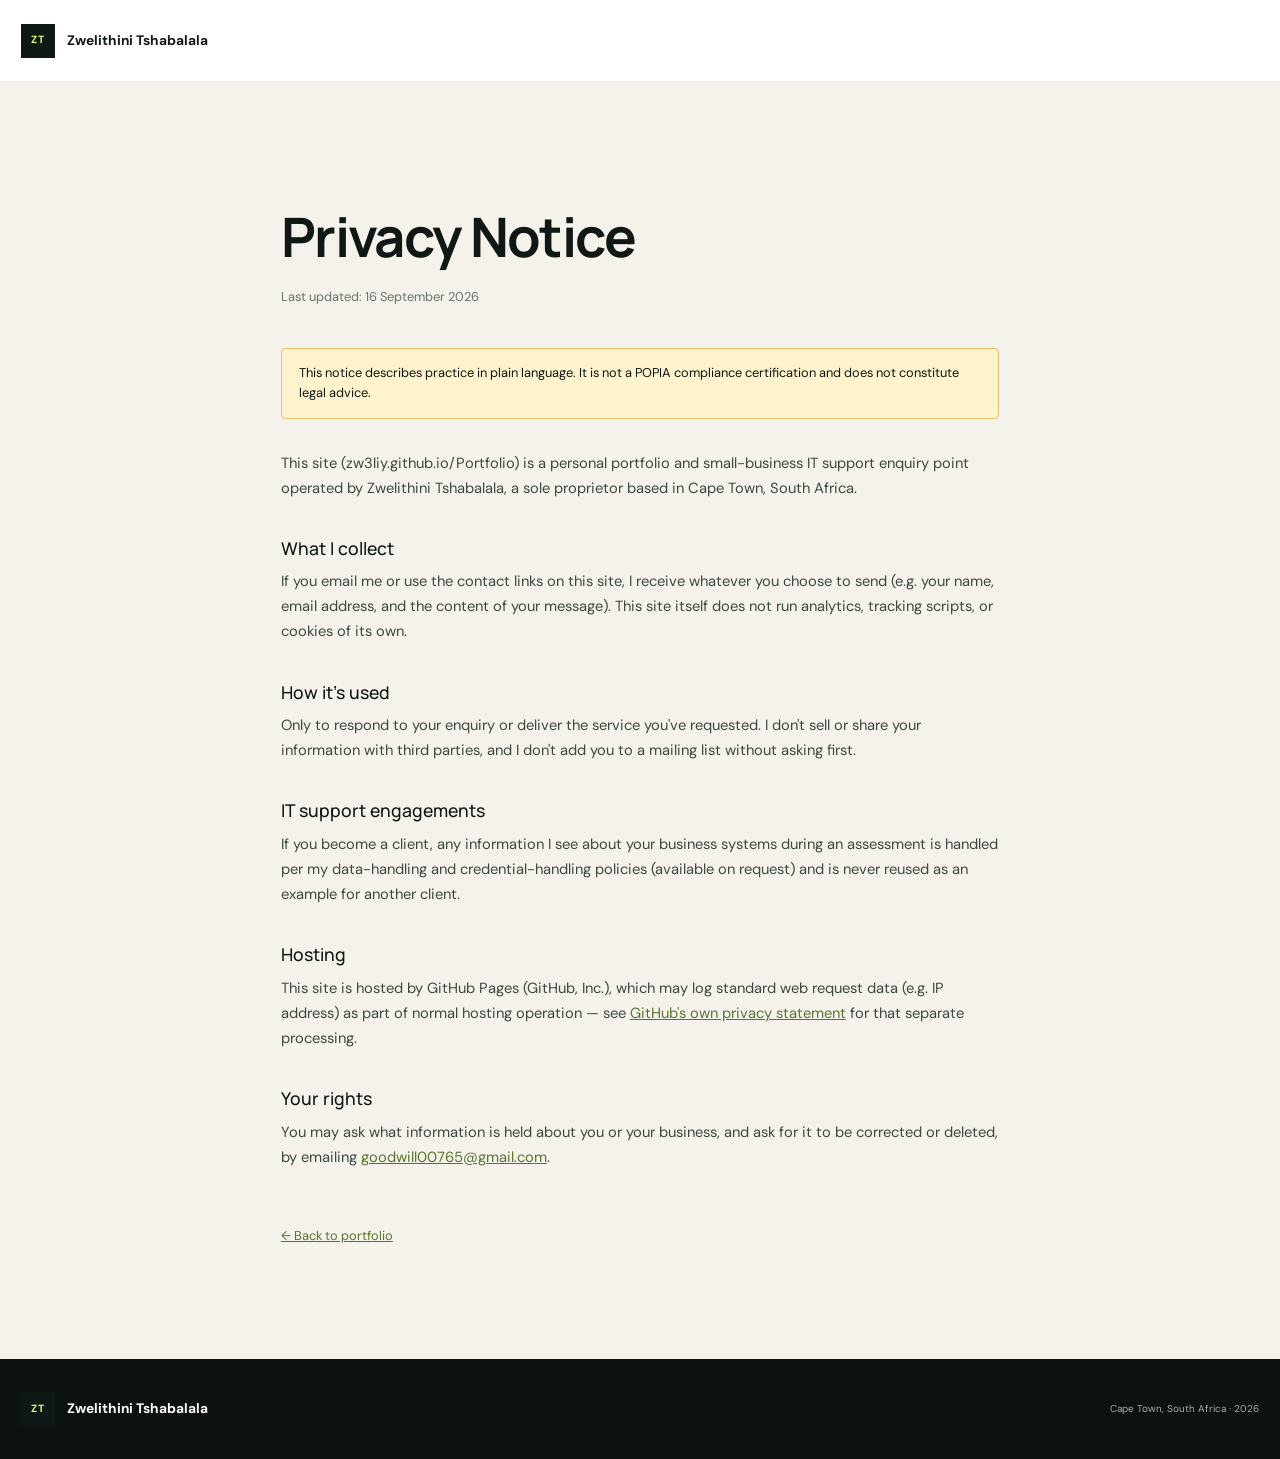
==== privacy.html @ f6685ee5 "Add client-services trust layer; remove leaked third-party PII - Remove data/profile.json, script.js" ====
<!doctype html>
<html lang="en">
<head>
  <meta charset="utf-8">
  <meta name="viewport" content="width=device-width,initial-scale=1">
  <meta name="description" content="Privacy notice for Zwelithini Tshabalala's portfolio and IT support services.">
  <meta name="theme-color" content="#101815">
  <title>Privacy Notice — Zwelithini Tshabalala</title>
  <link rel="preconnect" href="https://fonts.googleapis.com">
  <link rel="preconnect" href="https://fonts.gstatic.com" crossorigin>
  <link href="https://fonts.googleapis.com/css2?family=DM+Sans:wght@400;500;600;700&family=Manrope:wght@400;500;600&display=swap" rel="stylesheet">
  <link rel="stylesheet" href="assets/css/portfolio.css">
  <style>
    .legal{max-width:760px;margin:0 auto;padding:clamp(5rem,9vw,7rem) 1.3rem}
    .legal h1{font-family:"Manrope",sans-serif;font-size:clamp(2.4rem,5vw,3.4rem);letter-spacing:-.03em;margin:0 0 .5rem}
    .legal .updated{color:var(--muted);font-size:.8rem;margin-bottom:2.5rem}
    .legal h2{font:500 1.1rem "Manrope",sans-serif;margin:2.2rem 0 .6rem}
    .legal p{color:#3d4842;font-size:.92rem;line-height:1.7;margin:0 0 1rem}
    .legal .draft-note{background:#fff3cd;border:1px solid #e5c46b;padding:.9rem 1.1rem;font-size:.8rem;border-radius:4px;margin-bottom:2rem}
    .legal a{color:#587530}
    .legal .back{display:inline-block;margin-top:2.5rem;font-size:.8rem}
  </style>
</head>
<body>
  <header class="site-header">
    <a class="identity" href="index.html" aria-label="Zwelithini Tshabalala home">
      <span class="identity__mark">ZT</span><span>Zwelithini Tshabalala</span>
    </a>
  </header>

  <main class="legal">
    <h1>Privacy Notice</h1>
    <p class="updated">Last updated: 16 September 2026</p>

    <div class="draft-note">This notice describes practice in plain language. It is not a POPIA compliance certification and does not constitute legal advice.</div>

    <p>This site (zw3liy.github.io/Portfolio) is a personal portfolio and small-business IT support enquiry point operated by Zwelithini Tshabalala, a sole proprietor based in Cape Town, South Africa.</p>

    <h2>What I collect</h2>
    <p>If you email me or use the contact links on this site, I receive whatever you choose to send (e.g. your name, email address, and the content of your message). This site itself does not run analytics, tracking scripts, or cookies of its own.</p>

    <h2>How it's used</h2>
    <p>Only to respond to your enquiry or deliver the service you've requested. I don't sell or share your information with third parties, and I don't add you to a mailing list without asking first.</p>

    <h2>IT support engagements</h2>
    <p>If you become a client, any information I see about your business systems during an assessment is handled per my data-handling and credential-handling policies (available on request) and is never reused as an example for another client.</p>

    <h2>Hosting</h2>
    <p>This site is hosted by GitHub Pages (GitHub, Inc.), which may log standard web request data (e.g. IP address) as part of normal hosting operation — see <a href="https://docs.github.com/en/site-policy/privacy-policies/github-general-privacy-statement" rel="noreferrer">GitHub's own privacy statement</a> for that separate processing.</p>

    <h2>Your rights</h2>
    <p>You may ask what information is held about you or your business, and ask for it to be corrected or deleted, by emailing <a href="mailto:goodwill00765@gmail.com">goodwill00765@gmail.com</a>.</p>

    <a class="back" href="index.html">← Back to portfolio</a>
  </main>

  <footer><div class="identity"><span class="identity__mark">ZT</span><span>Zwelithini Tshabalala</span></div><p>Cape Town, South Africa · <span id="year"></span></p></footer>
  <script src="assets/js/portfolio.js"></script>
</body>
</html>
---- assets/css/portfolio.css ----
:root{--ink:#101815;--ink-2:#1b2923;--paper:#f4f2eb;--white:#fff;--acid:#d9ff72;--sage:#aebbb4;--line:#d9ddd8;--muted:#68736d;--max:1280px}*{box-sizing:border-box}html{scroll-behavior:smooth}body{margin:0;background:var(--paper);color:var(--ink);font-family:"DM Sans",sans-serif;line-height:1.55}a{color:inherit}img{max-width:100%;display:block}.skip-link{position:absolute;left:-999px;background:var(--acid);padding:.7rem 1rem;z-index:99}.skip-link:focus{left:1rem;top:1rem}.site-header{height:82px;background:#fff;display:flex;align-items:center;justify-content:space-between;padding:0 max(1.3rem,calc((100vw - var(--max))/2));position:sticky;top:0;z-index:20;border-bottom:1px solid #edf0ed}.identity{display:flex;align-items:center;gap:.75rem;text-decoration:none;font-weight:700;font-size:.86rem}.identity__mark{width:34px;height:34px;display:grid;place-items:center;background:var(--ink);color:var(--acid);font-size:.65rem;letter-spacing:.08em}.site-header nav{display:flex;align-items:center;gap:clamp(1rem,2vw,2.2rem)}.site-header nav a{text-decoration:none;font-size:.72rem;font-weight:600}.nav-contact{border-left:1px solid var(--line);padding-left:2rem}.nav-contact span{color:#5c7d34;margin-left:.5rem}.menu-button{display:none;border:0;background:none}.hero{max-width:var(--max);min-height:720px;margin:auto;display:grid;grid-template-columns:55% 45%;position:relative}.hero__copy{padding:clamp(5rem,10vw,9rem) 5vw 5rem 0}.kicker,.overline{font-size:.65rem;text-transform:uppercase;letter-spacing:.17em;font-weight:700;color:#66736c}.kicker span{display:inline-block;width:28px;height:1px;background:#678737;vertical-align:middle;margin-right:.8rem}.hero h1,.section h2,.contact h2{font-family:"Manrope",sans-serif;font-size:clamp(3.6rem,6.8vw,7rem);line-height:.94;letter-spacing:-.065em;font-weight:400;margin:1.6rem 0 2rem}.hero h1 em,.profile h2 em,.contact h2 em{font-family:Georgia,serif;color:#587530;font-weight:400}.hero__intro{max-width:640px;color:#4d5b53;font-size:1.08rem;line-height:1.75}.hero__actions{display:flex;align-items:center;gap:2rem;margin-top:2.5rem}.button{display:inline-flex;align-items:center;justify-content:space-between;gap:2rem;padding:1rem 1.25rem;text-decoration:none;font-size:.75rem;font-weight:700}.button--accent{background:var(--ink);color:#fff}.button--accent span{color:var(--acid)}.quiet-link{font-size:.75rem;font-weight:600;text-underline-offset:4px}.hero__portrait{align-self:stretch;position:relative;overflow:hidden;background:#c9cec9}.hero__portrait>img{width:100%;height:100%;object-fit:cover;object-position:center top;filter:saturate(.7)}.availability{position:absolute;left:0;right:0;bottom:0;background:#fff;padding:1.2rem 1.4rem;display:flex;align-items:center;gap:.8rem}.availability i{width:9px;height:9px;border-radius:50%;background:#77a143;box-shadow:0 0 0 6px #dff1cd}.availability span{display:flex;flex-direction:column}.availability strong{font-size:.76rem}.availability small{font-size:.62rem;color:#7d8881}.hero__index{position:absolute;left:0;bottom:2rem;display:flex;gap:1rem;color:#78827c;font-size:.6rem;letter-spacing:.1em}.hero__index span{color:#5e7d35}.hero__index p{margin:0}.proof-strip{background:#fff;border-top:1px solid var(--line);border-bottom:1px solid var(--line);padding:2rem max(1.3rem,calc((100vw - var(--max))/2));text-align:center}.proof-strip p{font-size:.6rem;text-transform:uppercase;letter-spacing:.16em;color:#89928c}.proof-strip div{display:flex;justify-content:space-between;gap:1.5rem;color:#55625b;font-size:.7rem;font-weight:700;letter-spacing:.06em}.section{padding:clamp(5rem,9vw,9rem) max(1.3rem,calc((100vw - var(--max))/2))}.section-label{display:flex;gap:1rem;border-top:1px solid #bec5c0;padding-top:1rem;margin-bottom:4rem;font-size:.65rem;text-transform:uppercase;letter-spacing:.13em}.section-label span{color:#64863a}.section-label p{margin:0}.profile__statement{display:grid;grid-template-columns:1.2fr 1fr;gap:8vw}.profile h2{font-size:clamp(2.7rem,5vw,5rem);margin:0}.profile__body{font-size:.95rem;color:#536057}.profile__body p{margin:0 0 1.5rem}.profile__facts{display:grid;grid-template-columns:repeat(3,1fr);margin:5rem 0 0;border-top:1px solid var(--line)}.profile__facts div{padding:2rem;border-right:1px solid var(--line)}.profile__facts dt{font:400 2.6rem Georgia,serif}.profile__facts dd{margin:.5rem 0 0;color:#68736d;font-size:.72rem;max-width:180px}.experience,.work{background:var(--ink);color:#fff}.section-label--light{border-color:#405049;color:#b1bcb5}.experience__heading,.work__heading{display:flex;align-items:flex-end;justify-content:space-between;gap:3rem;margin-bottom:4rem}.experience__heading h2,.work__heading h2{font-size:clamp(2.8rem,5vw,5rem);margin:0}.experience__heading p,.work__heading p{color:#a7b3ab;max-width:420px}.timeline{border-top:1px solid #3c4c45}.timeline article{display:grid;grid-template-columns:150px 1fr 1.4fr;gap:2rem;padding:2rem 0;border-bottom:1px solid #3c4c45}.timeline time{color:var(--acid);font-size:.68rem;letter-spacing:.08em}.timeline h3{font:500 1.2rem "Manrope";margin:0}.timeline article div p{color:#9daba2;font-size:.75rem}.timeline ul{margin:0;padding-left:1rem;color:#bdc7c0;font-size:.77rem}.capabilities__grid{display:grid;grid-template-columns:1fr 1.2fr;gap:9vw}.capabilities h2{font-size:clamp(2.7rem,4.8vw,4.8rem);margin:1rem 0 2rem}.capabilities__intro{color:var(--muted);max-width:450px}.capability-list{border-top:1px solid var(--line)}.capability-list article{display:grid;grid-template-columns:45px 1fr;padding:1.3rem 0;border-bottom:1px solid var(--line)}.capability-list article>span{color:#65833c;font-size:.65rem}.capability-list h3{font:500 1.15rem "Manrope";margin:0 0 .3rem}.capability-list p{margin:0;color:#6c7770;font-size:.78rem}.project-grid{display:grid;grid-template-columns:1fr 1fr;gap:1px;background:#405049;border:1px solid #405049}.project{background:var(--ink);padding:1.2rem}.project--featured{grid-column:1/-1;display:grid;grid-template-columns:1.25fr 1fr}.project__visual{min-height:320px}.project--featured .project__visual{min-height:470px}.image-slot{background:repeating-linear-gradient(135deg,#26352e,#26352e 1px,#18251f 1px,#18251f 14px);border:1px solid #405049;display:grid;place-items:center;align-content:center;color:#7e9185}.image-slot span{font-size:.65rem;letter-spacing:.16em}.image-slot small{font-size:.62rem;margin-top:.5rem}.project__content{padding:2rem}.project__content>p:first-child{color:var(--acid);font-size:.6rem;letter-spacing:.13em}.project h3{font:400 clamp(1.8rem,3vw,3rem) "Manrope";letter-spacing:-.04em;margin:.7rem 0 1rem}.project__content>p:not(:first-child){color:#aab7af;font-size:.82rem}.project ul{display:flex;flex-wrap:wrap;gap:.5rem;list-style:none;padding:0}.project li{border:1px solid #46574e;padding:.3rem .6rem;color:#afbbb3;font-size:.6rem}.project a{display:inline-block;margin-top:1.2rem;color:#fff;font-size:.72rem;text-underline-offset:4px}.project a span{color:var(--acid)}.credentials__grid{display:grid;grid-template-columns:1fr 1fr .8fr;gap:4rem}.credentials article{border-top:1px solid var(--line);padding:1.3rem 0}.credentials time{color:#64843a;font-size:.65rem}.credentials h3{font:500 1.3rem "Manrope";margin:.4rem 0}.credentials article p{color:#68736d;font-size:.77rem}.credentials ul{list-style:none;padding:0;border-top:1px solid var(--line)}.credentials li{padding:1.2rem 0;border-bottom:1px solid var(--line);font-size:.8rem}.credentials li span{color:#638239;margin-right:1rem}.certificate-slot{min-height:320px;background:repeating-linear-gradient(135deg,#e1e3dc,#e1e3dc 1px,#eeeee9 1px,#eeeee9 14px);border-color:#ccd1cc;color:#77827b}.recognition{display:grid;grid-template-columns:100px 1fr 1fr;gap:2rem;margin-top:5rem;background:#fff;padding:2rem;border-left:4px solid #66883b}.recognition>span{font:400 1.7rem Georgia,serif}.recognition div p{color:#63843a;text-transform:uppercase;letter-spacing:.1em;font-size:.6rem}.recognition h3{font:500 1.2rem "Manrope";margin:0}.recognition>p{color:#6b756f;font-size:.78rem}.contact{background:#d8ff72;text-align:center;padding:clamp(5rem,10vw,9rem) 1.5rem}.contact h2{font-size:clamp(3.4rem,7vw,7rem);margin:1.2rem 0}.contact>p:not(.kicker){max-width:630px;margin:0 auto 2rem}.contact>div{display:flex;justify-content:center;align-items:center;gap:2rem}.quiet-link--light{color:var(--ink)}footer{background:#0b120f;color:#a6b1aa;padding:2rem max(1.3rem,calc((100vw - var(--max))/2));display:flex;align-items:center;justify-content:space-between;gap:2rem;font-size:.62rem}footer .identity{color:#fff}@media(max-width:900px){.site-header nav{display:none;position:absolute;top:82px;left:0;right:0;background:#fff;padding:1.5rem;flex-direction:column;align-items:flex-start}.site-header nav.open{display:flex}.menu-button{display:block}.menu-button span{display:block;width:24px;height:2px;background:var(--ink);margin:6px}.hero{grid-template-columns:1fr;padding:0 1.3rem}.hero__copy{padding:5rem 0}.hero__portrait{height:620px}.hero__index{display:none}.profile__statement,.capabilities__grid{grid-template-columns:1fr}.profile__body{margin-top:2rem}.experience__heading,.work__heading{display:block}.timeline article{grid-template-columns:110px 1fr}.timeline ul{grid-column:2}.credentials__grid{grid-template-columns:1fr 1fr}.certificate-slot{grid-column:1/-1}.project--featured{display:block}.project--featured .project__visual{min-height:350px}}@media(max-width:600px){.hero h1{font-size:3.6rem}.hero__portrait{height:480px}.proof-strip div{display:grid;grid-template-columns:1fr 1fr}.profile__facts{grid-template-columns:1fr}.profile__facts div{border-right:0;border-bottom:1px solid var(--line)}.timeline article{grid-template-columns:1fr}.timeline ul{grid-column:1}.project-grid{grid-template-columns:1fr}.project--featured{grid-column:auto}.project__visual,.project--featured .project__visual{min-height:260px}.credentials__grid{grid-template-columns:1fr}.recognition{grid-template-columns:1fr}.contact>div,footer{flex-direction:column}.site-header{height:70px}.site-header nav{top:70px}}

.practice{background:#e8e7df}.practice__heading{display:flex;align-items:flex-end;justify-content:space-between;gap:3rem;margin-bottom:3.5rem}.practice__heading h2{font-size:clamp(2.8rem,5vw,5rem);margin:1rem 0 0}.practice__heading h2 em{font-family:Georgia,serif;color:#587530;font-weight:400}.practice__heading>p{max-width:420px;color:var(--muted)}.practice__grid{display:grid;grid-template-columns:1.35fr 1fr 1fr;grid-template-rows:360px 360px;gap:1rem}.practice figure{margin:0;position:relative;overflow:hidden;background:#1b2923}.practice__lead{grid-row:1/3}.practice figure:last-child{grid-column:2/4}.practice figure img{width:100%;height:100%;object-fit:cover;filter:saturate(.8);transition:transform .5s ease}.practice figure:hover img{transform:scale(1.02)}.practice figcaption{position:absolute;left:0;right:0;bottom:0;display:flex;gap:1rem;padding:1.1rem;background:linear-gradient(transparent,rgba(7,14,11,.9));color:#fff}.practice figcaption span{color:var(--acid);font-size:.62rem}.practice figcaption p{margin:0;font-size:.7rem}.practice figcaption strong{display:block;font-size:.78rem;margin-bottom:.15rem}@media(max-width:900px){.practice__heading{display:block}.practice__grid{grid-template-columns:1fr 1fr;grid-template-rows:430px 320px 320px}.practice__lead{grid-column:1/3;grid-row:auto}.practice figure:last-child{grid-column:1/3}}@media(max-width:600px){.practice__grid{display:block}.practice figure{height:330px;margin-bottom:1rem}.practice__lead{height:440px}}
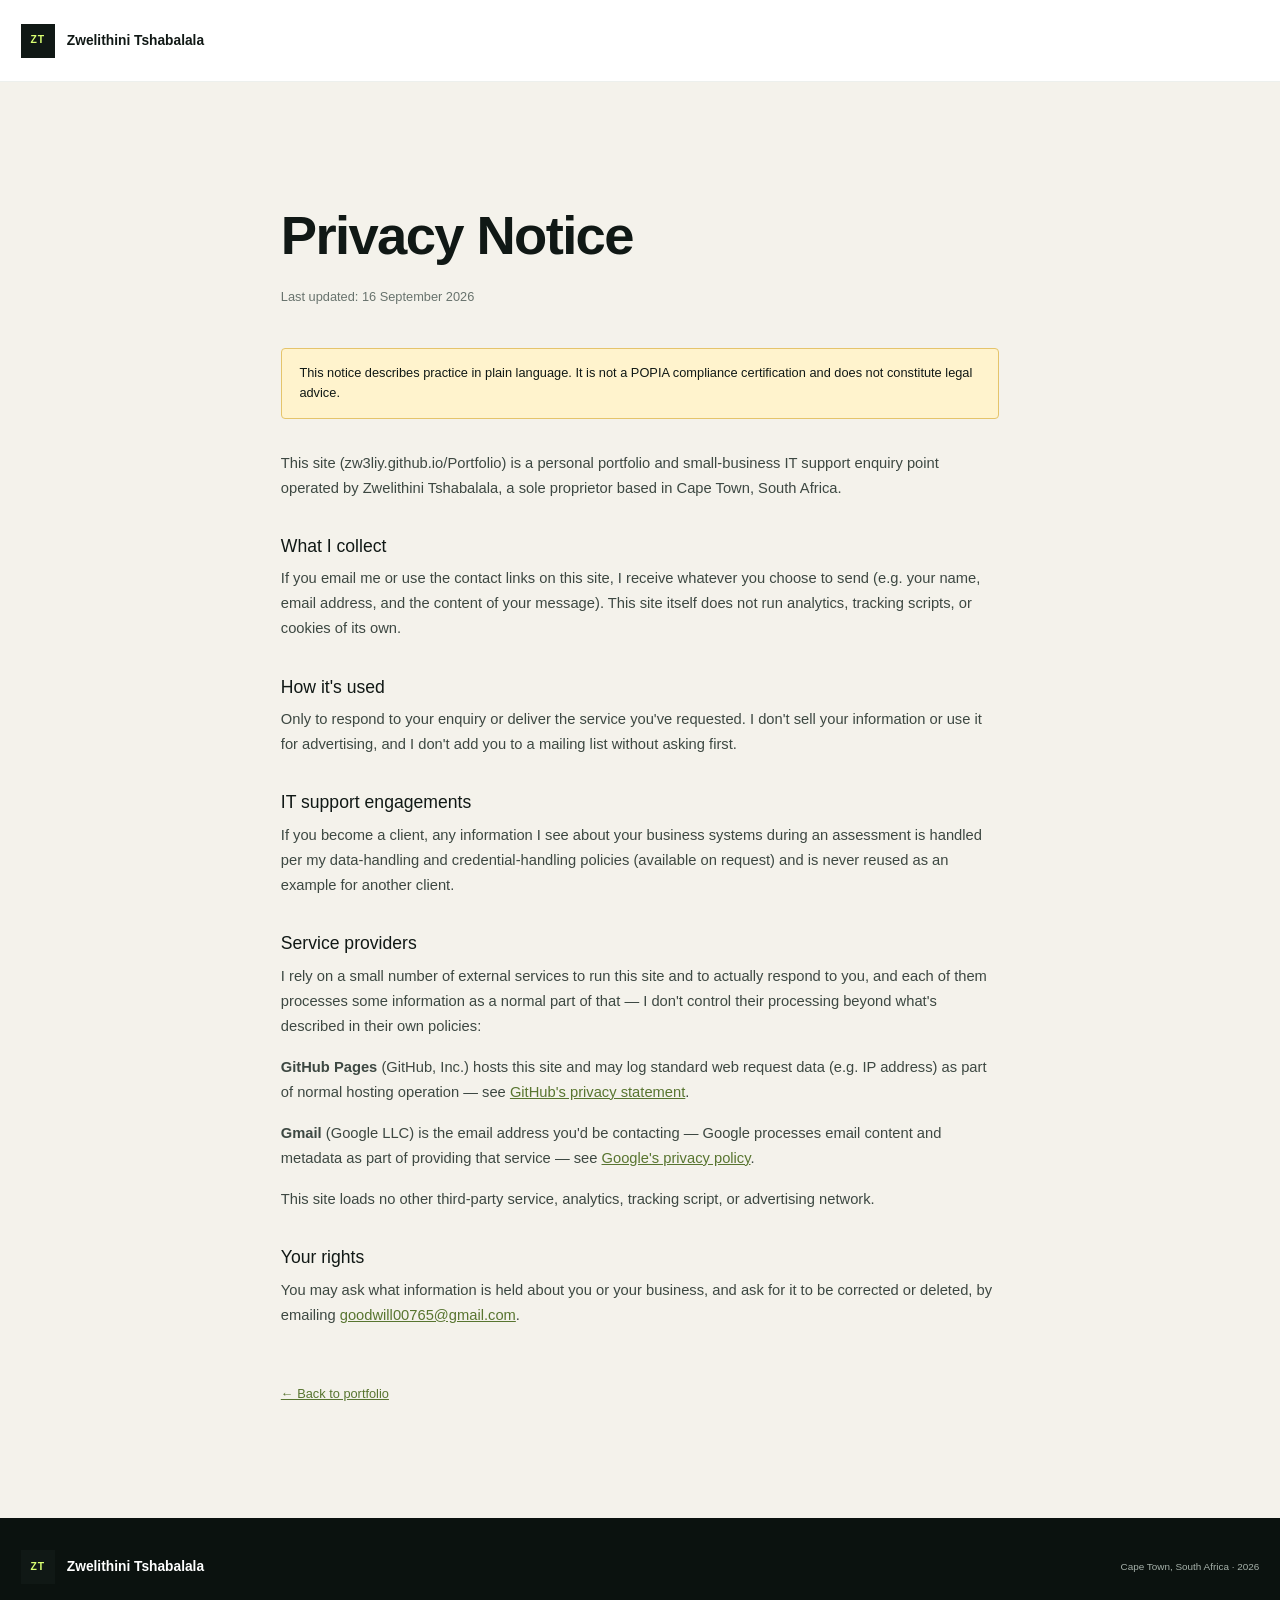
==== commit 27a71252: "Corrections: claim wording, privacy disclosure, remove Google Fonts - Services intro: no longer impl" ====
--- a/privacy.html
+++ b/privacy.html
@@ -6,15 +6,12 @@
   <meta name="description" content="Privacy notice for Zwelithini Tshabalala's portfolio and IT support services.">
   <meta name="theme-color" content="#101815">
   <title>Privacy Notice — Zwelithini Tshabalala</title>
-  <link rel="preconnect" href="https://fonts.googleapis.com">
-  <link rel="preconnect" href="https://fonts.gstatic.com" crossorigin>
-  <link href="https://fonts.googleapis.com/css2?family=DM+Sans:wght@400;500;600;700&family=Manrope:wght@400;500;600&display=swap" rel="stylesheet">
   <link rel="stylesheet" href="assets/css/portfolio.css">
   <style>
     .legal{max-width:760px;margin:0 auto;padding:clamp(5rem,9vw,7rem) 1.3rem}
-    .legal h1{font-family:"Manrope",sans-serif;font-size:clamp(2.4rem,5vw,3.4rem);letter-spacing:-.03em;margin:0 0 .5rem}
+    .legal h1{font-family:-apple-system,BlinkMacSystemFont,"Segoe UI",Roboto,"Helvetica Neue",Arial,sans-serif;font-size:clamp(2.4rem,5vw,3.4rem);letter-spacing:-.03em;margin:0 0 .5rem}
     .legal .updated{color:var(--muted);font-size:.8rem;margin-bottom:2.5rem}
-    .legal h2{font:500 1.1rem "Manrope",sans-serif;margin:2.2rem 0 .6rem}
+    .legal h2{font:500 1.1rem -apple-system,BlinkMacSystemFont,"Segoe UI",Roboto,"Helvetica Neue",Arial,sans-serif;margin:2.2rem 0 .6rem}
     .legal p{color:#3d4842;font-size:.92rem;line-height:1.7;margin:0 0 1rem}
     .legal .draft-note{background:#fff3cd;border:1px solid #e5c46b;padding:.9rem 1.1rem;font-size:.8rem;border-radius:4px;margin-bottom:2rem}
     .legal a{color:#587530}
@@ -40,13 +37,16 @@
     <p>If you email me or use the contact links on this site, I receive whatever you choose to send (e.g. your name, email address, and the content of your message). This site itself does not run analytics, tracking scripts, or cookies of its own.</p>
 
     <h2>How it's used</h2>
-    <p>Only to respond to your enquiry or deliver the service you've requested. I don't sell or share your information with third parties, and I don't add you to a mailing list without asking first.</p>
+    <p>Only to respond to your enquiry or deliver the service you've requested. I don't sell your information or use it for advertising, and I don't add you to a mailing list without asking first.</p>
 
     <h2>IT support engagements</h2>
     <p>If you become a client, any information I see about your business systems during an assessment is handled per my data-handling and credential-handling policies (available on request) and is never reused as an example for another client.</p>
 
-    <h2>Hosting</h2>
-    <p>This site is hosted by GitHub Pages (GitHub, Inc.), which may log standard web request data (e.g. IP address) as part of normal hosting operation — see <a href="https://docs.github.com/en/site-policy/privacy-policies/github-general-privacy-statement" rel="noreferrer">GitHub's own privacy statement</a> for that separate processing.</p>
+    <h2>Service providers</h2>
+    <p>I rely on a small number of external services to run this site and to actually respond to you, and each of them processes some information as a normal part of that — I don't control their processing beyond what's described in their own policies:</p>
+    <p><strong>GitHub Pages</strong> (GitHub, Inc.) hosts this site and may log standard web request data (e.g. IP address) as part of normal hosting operation — see <a href="https://docs.github.com/en/site-policy/privacy-policies/github-general-privacy-statement" rel="noreferrer">GitHub's privacy statement</a>.</p>
+    <p><strong>Gmail</strong> (Google LLC) is the email address you'd be contacting — Google processes email content and metadata as part of providing that service — see <a href="https://policies.google.com/privacy" rel="noreferrer">Google's privacy policy</a>.</p>
+    <p>This site loads no other third-party service, analytics, tracking script, or advertising network.</p>
 
     <h2>Your rights</h2>
     <p>You may ask what information is held about you or your business, and ask for it to be corrected or deleted, by emailing <a href="mailto:goodwill00765@gmail.com">goodwill00765@gmail.com</a>.</p>
--- a/assets/css/portfolio.css
+++ b/assets/css/portfolio.css
@@ -1,3 +1,3 @@
-:root{--ink:#101815;--ink-2:#1b2923;--paper:#f4f2eb;--white:#fff;--acid:#d9ff72;--sage:#aebbb4;--line:#d9ddd8;--muted:#68736d;--max:1280px}*{box-sizing:border-box}html{scroll-behavior:smooth}body{margin:0;background:var(--paper);color:var(--ink);font-family:"DM Sans",sans-serif;line-height:1.55}a{color:inherit}img{max-width:100%;display:block}.skip-link{position:absolute;left:-999px;background:var(--acid);padding:.7rem 1rem;z-index:99}.skip-link:focus{left:1rem;top:1rem}.site-header{height:82px;background:#fff;display:flex;align-items:center;justify-content:space-between;padding:0 max(1.3rem,calc((100vw - var(--max))/2));position:sticky;top:0;z-index:20;border-bottom:1px solid #edf0ed}.identity{display:flex;align-items:center;gap:.75rem;text-decoration:none;font-weight:700;font-size:.86rem}.identity__mark{width:34px;height:34px;display:grid;place-items:center;background:var(--ink);color:var(--acid);font-size:.65rem;letter-spacing:.08em}.site-header nav{display:flex;align-items:center;gap:clamp(1rem,2vw,2.2rem)}.site-header nav a{text-decoration:none;font-size:.72rem;font-weight:600}.nav-contact{border-left:1px solid var(--line);padding-left:2rem}.nav-contact span{color:#5c7d34;margin-left:.5rem}.menu-button{display:none;border:0;background:none}.hero{max-width:var(--max);min-height:720px;margin:auto;display:grid;grid-template-columns:55% 45%;position:relative}.hero__copy{padding:clamp(5rem,10vw,9rem) 5vw 5rem 0}.kicker,.overline{font-size:.65rem;text-transform:uppercase;letter-spacing:.17em;font-weight:700;color:#66736c}.kicker span{display:inline-block;width:28px;height:1px;background:#678737;vertical-align:middle;margin-right:.8rem}.hero h1,.section h2,.contact h2{font-family:"Manrope",sans-serif;font-size:clamp(3.6rem,6.8vw,7rem);line-height:.94;letter-spacing:-.065em;font-weight:400;margin:1.6rem 0 2rem}.hero h1 em,.profile h2 em,.contact h2 em{font-family:Georgia,serif;color:#587530;font-weight:400}.hero__intro{max-width:640px;color:#4d5b53;font-size:1.08rem;line-height:1.75}.hero__actions{display:flex;align-items:center;gap:2rem;margin-top:2.5rem}.button{display:inline-flex;align-items:center;justify-content:space-between;gap:2rem;padding:1rem 1.25rem;text-decoration:none;font-size:.75rem;font-weight:700}.button--accent{background:var(--ink);color:#fff}.button--accent span{color:var(--acid)}.quiet-link{font-size:.75rem;font-weight:600;text-underline-offset:4px}.hero__portrait{align-self:stretch;position:relative;overflow:hidden;background:#c9cec9}.hero__portrait>img{width:100%;height:100%;object-fit:cover;object-position:center top;filter:saturate(.7)}.availability{position:absolute;left:0;right:0;bottom:0;background:#fff;padding:1.2rem 1.4rem;display:flex;align-items:center;gap:.8rem}.availability i{width:9px;height:9px;border-radius:50%;background:#77a143;box-shadow:0 0 0 6px #dff1cd}.availability span{display:flex;flex-direction:column}.availability strong{font-size:.76rem}.availability small{font-size:.62rem;color:#7d8881}.hero__index{position:absolute;left:0;bottom:2rem;display:flex;gap:1rem;color:#78827c;font-size:.6rem;letter-spacing:.1em}.hero__index span{color:#5e7d35}.hero__index p{margin:0}.proof-strip{background:#fff;border-top:1px solid var(--line);border-bottom:1px solid var(--line);padding:2rem max(1.3rem,calc((100vw - var(--max))/2));text-align:center}.proof-strip p{font-size:.6rem;text-transform:uppercase;letter-spacing:.16em;color:#89928c}.proof-strip div{display:flex;justify-content:space-between;gap:1.5rem;color:#55625b;font-size:.7rem;font-weight:700;letter-spacing:.06em}.section{padding:clamp(5rem,9vw,9rem) max(1.3rem,calc((100vw - var(--max))/2))}.section-label{display:flex;gap:1rem;border-top:1px solid #bec5c0;padding-top:1rem;margin-bottom:4rem;font-size:.65rem;text-transform:uppercase;letter-spacing:.13em}.section-label span{color:#64863a}.section-label p{margin:0}.profile__statement{display:grid;grid-template-columns:1.2fr 1fr;gap:8vw}.profile h2{font-size:clamp(2.7rem,5vw,5rem);margin:0}.profile__body{font-size:.95rem;color:#536057}.profile__body p{margin:0 0 1.5rem}.profile__facts{display:grid;grid-template-columns:repeat(3,1fr);margin:5rem 0 0;border-top:1px solid var(--line)}.profile__facts div{padding:2rem;border-right:1px solid var(--line)}.profile__facts dt{font:400 2.6rem Georgia,serif}.profile__facts dd{margin:.5rem 0 0;color:#68736d;font-size:.72rem;max-width:180px}.experience,.work{background:var(--ink);color:#fff}.section-label--light{border-color:#405049;color:#b1bcb5}.experience__heading,.work__heading{display:flex;align-items:flex-end;justify-content:space-between;gap:3rem;margin-bottom:4rem}.experience__heading h2,.work__heading h2{font-size:clamp(2.8rem,5vw,5rem);margin:0}.experience__heading p,.work__heading p{color:#a7b3ab;max-width:420px}.timeline{border-top:1px solid #3c4c45}.timeline article{display:grid;grid-template-columns:150px 1fr 1.4fr;gap:2rem;padding:2rem 0;border-bottom:1px solid #3c4c45}.timeline time{color:var(--acid);font-size:.68rem;letter-spacing:.08em}.timeline h3{font:500 1.2rem "Manrope";margin:0}.timeline article div p{color:#9daba2;font-size:.75rem}.timeline ul{margin:0;padding-left:1rem;color:#bdc7c0;font-size:.77rem}.capabilities__grid{display:grid;grid-template-columns:1fr 1.2fr;gap:9vw}.capabilities h2{font-size:clamp(2.7rem,4.8vw,4.8rem);margin:1rem 0 2rem}.capabilities__intro{color:var(--muted);max-width:450px}.capability-list{border-top:1px solid var(--line)}.capability-list article{display:grid;grid-template-columns:45px 1fr;padding:1.3rem 0;border-bottom:1px solid var(--line)}.capability-list article>span{color:#65833c;font-size:.65rem}.capability-list h3{font:500 1.15rem "Manrope";margin:0 0 .3rem}.capability-list p{margin:0;color:#6c7770;font-size:.78rem}.project-grid{display:grid;grid-template-columns:1fr 1fr;gap:1px;background:#405049;border:1px solid #405049}.project{background:var(--ink);padding:1.2rem}.project--featured{grid-column:1/-1;display:grid;grid-template-columns:1.25fr 1fr}.project__visual{min-height:320px}.project--featured .project__visual{min-height:470px}.image-slot{background:repeating-linear-gradient(135deg,#26352e,#26352e 1px,#18251f 1px,#18251f 14px);border:1px solid #405049;display:grid;place-items:center;align-content:center;color:#7e9185}.image-slot span{font-size:.65rem;letter-spacing:.16em}.image-slot small{font-size:.62rem;margin-top:.5rem}.project__content{padding:2rem}.project__content>p:first-child{color:var(--acid);font-size:.6rem;letter-spacing:.13em}.project h3{font:400 clamp(1.8rem,3vw,3rem) "Manrope";letter-spacing:-.04em;margin:.7rem 0 1rem}.project__content>p:not(:first-child){color:#aab7af;font-size:.82rem}.project ul{display:flex;flex-wrap:wrap;gap:.5rem;list-style:none;padding:0}.project li{border:1px solid #46574e;padding:.3rem .6rem;color:#afbbb3;font-size:.6rem}.project a{display:inline-block;margin-top:1.2rem;color:#fff;font-size:.72rem;text-underline-offset:4px}.project a span{color:var(--acid)}.credentials__grid{display:grid;grid-template-columns:1fr 1fr .8fr;gap:4rem}.credentials article{border-top:1px solid var(--line);padding:1.3rem 0}.credentials time{color:#64843a;font-size:.65rem}.credentials h3{font:500 1.3rem "Manrope";margin:.4rem 0}.credentials article p{color:#68736d;font-size:.77rem}.credentials ul{list-style:none;padding:0;border-top:1px solid var(--line)}.credentials li{padding:1.2rem 0;border-bottom:1px solid var(--line);font-size:.8rem}.credentials li span{color:#638239;margin-right:1rem}.certificate-slot{min-height:320px;background:repeating-linear-gradient(135deg,#e1e3dc,#e1e3dc 1px,#eeeee9 1px,#eeeee9 14px);border-color:#ccd1cc;color:#77827b}.recognition{display:grid;grid-template-columns:100px 1fr 1fr;gap:2rem;margin-top:5rem;background:#fff;padding:2rem;border-left:4px solid #66883b}.recognition>span{font:400 1.7rem Georgia,serif}.recognition div p{color:#63843a;text-transform:uppercase;letter-spacing:.1em;font-size:.6rem}.recognition h3{font:500 1.2rem "Manrope";margin:0}.recognition>p{color:#6b756f;font-size:.78rem}.contact{background:#d8ff72;text-align:center;padding:clamp(5rem,10vw,9rem) 1.5rem}.contact h2{font-size:clamp(3.4rem,7vw,7rem);margin:1.2rem 0}.contact>p:not(.kicker){max-width:630px;margin:0 auto 2rem}.contact>div{display:flex;justify-content:center;align-items:center;gap:2rem}.quiet-link--light{color:var(--ink)}footer{background:#0b120f;color:#a6b1aa;padding:2rem max(1.3rem,calc((100vw - var(--max))/2));display:flex;align-items:center;justify-content:space-between;gap:2rem;font-size:.62rem}footer .identity{color:#fff}@media(max-width:900px){.site-header nav{display:none;position:absolute;top:82px;left:0;right:0;background:#fff;padding:1.5rem;flex-direction:column;align-items:flex-start}.site-header nav.open{display:flex}.menu-button{display:block}.menu-button span{display:block;width:24px;height:2px;background:var(--ink);margin:6px}.hero{grid-template-columns:1fr;padding:0 1.3rem}.hero__copy{padding:5rem 0}.hero__portrait{height:620px}.hero__index{display:none}.profile__statement,.capabilities__grid{grid-template-columns:1fr}.profile__body{margin-top:2rem}.experience__heading,.work__heading{display:block}.timeline article{grid-template-columns:110px 1fr}.timeline ul{grid-column:2}.credentials__grid{grid-template-columns:1fr 1fr}.certificate-slot{grid-column:1/-1}.project--featured{display:block}.project--featured .project__visual{min-height:350px}}@media(max-width:600px){.hero h1{font-size:3.6rem}.hero__portrait{height:480px}.proof-strip div{display:grid;grid-template-columns:1fr 1fr}.profile__facts{grid-template-columns:1fr}.profile__facts div{border-right:0;border-bottom:1px solid var(--line)}.timeline article{grid-template-columns:1fr}.timeline ul{grid-column:1}.project-grid{grid-template-columns:1fr}.project--featured{grid-column:auto}.project__visual,.project--featured .project__visual{min-height:260px}.credentials__grid{grid-template-columns:1fr}.recognition{grid-template-columns:1fr}.contact>div,footer{flex-direction:column}.site-header{height:70px}.site-header nav{top:70px}}
+:root{--ink:#101815;--ink-2:#1b2923;--paper:#f4f2eb;--white:#fff;--acid:#d9ff72;--sage:#aebbb4;--line:#d9ddd8;--muted:#68736d;--max:1280px}*{box-sizing:border-box}html{scroll-behavior:smooth}body{margin:0;background:var(--paper);color:var(--ink);font-family:-apple-system,BlinkMacSystemFont,"Segoe UI",Roboto,"Helvetica Neue",Arial,sans-serif;line-height:1.55}a{color:inherit}img{max-width:100%;display:block}.skip-link{position:absolute;left:-999px;background:var(--acid);padding:.7rem 1rem;z-index:99}.skip-link:focus{left:1rem;top:1rem}.site-header{height:82px;background:#fff;display:flex;align-items:center;justify-content:space-between;padding:0 max(1.3rem,calc((100vw - var(--max))/2));position:sticky;top:0;z-index:20;border-bottom:1px solid #edf0ed}.identity{display:flex;align-items:center;gap:.75rem;text-decoration:none;font-weight:700;font-size:.86rem}.identity__mark{width:34px;height:34px;display:grid;place-items:center;background:var(--ink);color:var(--acid);font-size:.65rem;letter-spacing:.08em}.site-header nav{display:flex;align-items:center;gap:clamp(1rem,2vw,2.2rem)}.site-header nav a{text-decoration:none;font-size:.72rem;font-weight:600}.nav-contact{border-left:1px solid var(--line);padding-left:2rem}.nav-contact span{color:#5c7d34;margin-left:.5rem}.menu-button{display:none;border:0;background:none}.hero{max-width:var(--max);min-height:720px;margin:auto;display:grid;grid-template-columns:55% 45%;position:relative}.hero__copy{padding:clamp(5rem,10vw,9rem) 5vw 5rem 0}.kicker,.overline{font-size:.65rem;text-transform:uppercase;letter-spacing:.17em;font-weight:700;color:#66736c}.kicker span{display:inline-block;width:28px;height:1px;background:#678737;vertical-align:middle;margin-right:.8rem}.hero h1,.section h2,.contact h2{font-family:-apple-system,BlinkMacSystemFont,"Segoe UI",Roboto,"Helvetica Neue",Arial,sans-serif;font-size:clamp(3.6rem,6.8vw,7rem);line-height:.94;letter-spacing:-.065em;font-weight:400;margin:1.6rem 0 2rem}.hero h1 em,.profile h2 em,.contact h2 em{font-family:Georgia,serif;color:#587530;font-weight:400}.hero__intro{max-width:640px;color:#4d5b53;font-size:1.08rem;line-height:1.75}.hero__actions{display:flex;align-items:center;gap:2rem;margin-top:2.5rem}.button{display:inline-flex;align-items:center;justify-content:space-between;gap:2rem;padding:1rem 1.25rem;text-decoration:none;font-size:.75rem;font-weight:700}.button--accent{background:var(--ink);color:#fff}.button--accent span{color:var(--acid)}.quiet-link{font-size:.75rem;font-weight:600;text-underline-offset:4px}.hero__portrait{align-self:stretch;position:relative;overflow:hidden;background:#c9cec9}.hero__portrait>img{width:100%;height:100%;object-fit:cover;object-position:center top;filter:saturate(.7)}.availability{position:absolute;left:0;right:0;bottom:0;background:#fff;padding:1.2rem 1.4rem;display:flex;align-items:center;gap:.8rem}.availability i{width:9px;height:9px;border-radius:50%;background:#77a143;box-shadow:0 0 0 6px #dff1cd}.availability span{display:flex;flex-direction:column}.availability strong{font-size:.76rem}.availability small{font-size:.62rem;color:#7d8881}.hero__index{position:absolute;left:0;bottom:2rem;display:flex;gap:1rem;color:#78827c;font-size:.6rem;letter-spacing:.1em}.hero__index span{color:#5e7d35}.hero__index p{margin:0}.proof-strip{background:#fff;border-top:1px solid var(--line);border-bottom:1px solid var(--line);padding:2rem max(1.3rem,calc((100vw - var(--max))/2));text-align:center}.proof-strip p{font-size:.6rem;text-transform:uppercase;letter-spacing:.16em;color:#89928c}.proof-strip div{display:flex;justify-content:space-between;gap:1.5rem;color:#55625b;font-size:.7rem;font-weight:700;letter-spacing:.06em}.section{padding:clamp(5rem,9vw,9rem) max(1.3rem,calc((100vw - var(--max))/2))}.section-label{display:flex;gap:1rem;border-top:1px solid #bec5c0;padding-top:1rem;margin-bottom:4rem;font-size:.65rem;text-transform:uppercase;letter-spacing:.13em}.section-label span{color:#64863a}.section-label p{margin:0}.profile__statement{display:grid;grid-template-columns:1.2fr 1fr;gap:8vw}.profile h2{font-size:clamp(2.7rem,5vw,5rem);margin:0}.profile__body{font-size:.95rem;color:#536057}.profile__body p{margin:0 0 1.5rem}.profile__facts{display:grid;grid-template-columns:repeat(3,1fr);margin:5rem 0 0;border-top:1px solid var(--line)}.profile__facts div{padding:2rem;border-right:1px solid var(--line)}.profile__facts dt{font:400 2.6rem Georgia,serif}.profile__facts dd{margin:.5rem 0 0;color:#68736d;font-size:.72rem;max-width:180px}.experience,.work{background:var(--ink);color:#fff}.section-label--light{border-color:#405049;color:#b1bcb5}.experience__heading,.work__heading{display:flex;align-items:flex-end;justify-content:space-between;gap:3rem;margin-bottom:4rem}.experience__heading h2,.work__heading h2{font-size:clamp(2.8rem,5vw,5rem);margin:0}.experience__heading p,.work__heading p{color:#a7b3ab;max-width:420px}.timeline{border-top:1px solid #3c4c45}.timeline article{display:grid;grid-template-columns:150px 1fr 1.4fr;gap:2rem;padding:2rem 0;border-bottom:1px solid #3c4c45}.timeline time{color:var(--acid);font-size:.68rem;letter-spacing:.08em}.timeline h3{font:500 1.2rem -apple-system,BlinkMacSystemFont,"Segoe UI",Roboto,"Helvetica Neue",Arial,sans-serif;margin:0}.timeline article div p{color:#9daba2;font-size:.75rem}.timeline ul{margin:0;padding-left:1rem;color:#bdc7c0;font-size:.77rem}.capabilities__grid{display:grid;grid-template-columns:1fr 1.2fr;gap:9vw}.capabilities h2{font-size:clamp(2.7rem,4.8vw,4.8rem);margin:1rem 0 2rem}.capabilities__intro{color:var(--muted);max-width:450px}.capability-list{border-top:1px solid var(--line)}.capability-list article{display:grid;grid-template-columns:45px 1fr;padding:1.3rem 0;border-bottom:1px solid var(--line)}.capability-list article>span{color:#65833c;font-size:.65rem}.capability-list h3{font:500 1.15rem -apple-system,BlinkMacSystemFont,"Segoe UI",Roboto,"Helvetica Neue",Arial,sans-serif;margin:0 0 .3rem}.capability-list p{margin:0;color:#6c7770;font-size:.78rem}.project-grid{display:grid;grid-template-columns:1fr 1fr;gap:1px;background:#405049;border:1px solid #405049}.project{background:var(--ink);padding:1.2rem}.project--featured{grid-column:1/-1;display:grid;grid-template-columns:1.25fr 1fr}.project__visual{min-height:320px}.project--featured .project__visual{min-height:470px}.image-slot{background:repeating-linear-gradient(135deg,#26352e,#26352e 1px,#18251f 1px,#18251f 14px);border:1px solid #405049;display:grid;place-items:center;align-content:center;color:#7e9185}.image-slot span{font-size:.65rem;letter-spacing:.16em}.image-slot small{font-size:.62rem;margin-top:.5rem}.project__content{padding:2rem}.project__content>p:first-child{color:var(--acid);font-size:.6rem;letter-spacing:.13em}.project h3{font:400 clamp(1.8rem,3vw,3rem) -apple-system,BlinkMacSystemFont,"Segoe UI",Roboto,"Helvetica Neue",Arial,sans-serif;letter-spacing:-.04em;margin:.7rem 0 1rem}.project__content>p:not(:first-child){color:#aab7af;font-size:.82rem}.project ul{display:flex;flex-wrap:wrap;gap:.5rem;list-style:none;padding:0}.project li{border:1px solid #46574e;padding:.3rem .6rem;color:#afbbb3;font-size:.6rem}.project a{display:inline-block;margin-top:1.2rem;color:#fff;font-size:.72rem;text-underline-offset:4px}.project a span{color:var(--acid)}.credentials__grid{display:grid;grid-template-columns:1fr 1fr .8fr;gap:4rem}.credentials article{border-top:1px solid var(--line);padding:1.3rem 0}.credentials time{color:#64843a;font-size:.65rem}.credentials h3{font:500 1.3rem -apple-system,BlinkMacSystemFont,"Segoe UI",Roboto,"Helvetica Neue",Arial,sans-serif;margin:.4rem 0}.credentials article p{color:#68736d;font-size:.77rem}.credentials ul{list-style:none;padding:0;border-top:1px solid var(--line)}.credentials li{padding:1.2rem 0;border-bottom:1px solid var(--line);font-size:.8rem}.credentials li span{color:#638239;margin-right:1rem}.certificate-slot{min-height:320px;background:repeating-linear-gradient(135deg,#e1e3dc,#e1e3dc 1px,#eeeee9 1px,#eeeee9 14px);border-color:#ccd1cc;color:#77827b}.recognition{display:grid;grid-template-columns:100px 1fr 1fr;gap:2rem;margin-top:5rem;background:#fff;padding:2rem;border-left:4px solid #66883b}.recognition>span{font:400 1.7rem Georgia,serif}.recognition div p{color:#63843a;text-transform:uppercase;letter-spacing:.1em;font-size:.6rem}.recognition h3{font:500 1.2rem -apple-system,BlinkMacSystemFont,"Segoe UI",Roboto,"Helvetica Neue",Arial,sans-serif;margin:0}.recognition>p{color:#6b756f;font-size:.78rem}.contact{background:#d8ff72;text-align:center;padding:clamp(5rem,10vw,9rem) 1.5rem}.contact h2{font-size:clamp(3.4rem,7vw,7rem);margin:1.2rem 0}.contact>p:not(.kicker){max-width:630px;margin:0 auto 2rem}.contact>div{display:flex;justify-content:center;align-items:center;gap:2rem}.quiet-link--light{color:var(--ink)}footer{background:#0b120f;color:#a6b1aa;padding:2rem max(1.3rem,calc((100vw - var(--max))/2));display:flex;align-items:center;justify-content:space-between;gap:2rem;font-size:.62rem}footer .identity{color:#fff}@media(max-width:900px){.site-header nav{display:none;position:absolute;top:82px;left:0;right:0;background:#fff;padding:1.5rem;flex-direction:column;align-items:flex-start}.site-header nav.open{display:flex}.menu-button{display:block}.menu-button span{display:block;width:24px;height:2px;background:var(--ink);margin:6px}.hero{grid-template-columns:1fr;padding:0 1.3rem}.hero__copy{padding:5rem 0}.hero__portrait{height:620px}.hero__index{display:none}.profile__statement,.capabilities__grid{grid-template-columns:1fr}.profile__body{margin-top:2rem}.experience__heading,.work__heading{display:block}.timeline article{grid-template-columns:110px 1fr}.timeline ul{grid-column:2}.credentials__grid{grid-template-columns:1fr 1fr}.certificate-slot{grid-column:1/-1}.project--featured{display:block}.project--featured .project__visual{min-height:350px}}@media(max-width:600px){.hero h1{font-size:3.6rem}.hero__portrait{height:480px}.proof-strip div{display:grid;grid-template-columns:1fr 1fr}.profile__facts{grid-template-columns:1fr}.profile__facts div{border-right:0;border-bottom:1px solid var(--line)}.timeline article{grid-template-columns:1fr}.timeline ul{grid-column:1}.project-grid{grid-template-columns:1fr}.project--featured{grid-column:auto}.project__visual,.project--featured .project__visual{min-height:260px}.credentials__grid{grid-template-columns:1fr}.recognition{grid-template-columns:1fr}.contact>div,footer{flex-direction:column}.site-header{height:70px}.site-header nav{top:70px}}
 
 .practice{background:#e8e7df}.practice__heading{display:flex;align-items:flex-end;justify-content:space-between;gap:3rem;margin-bottom:3.5rem}.practice__heading h2{font-size:clamp(2.8rem,5vw,5rem);margin:1rem 0 0}.practice__heading h2 em{font-family:Georgia,serif;color:#587530;font-weight:400}.practice__heading>p{max-width:420px;color:var(--muted)}.practice__grid{display:grid;grid-template-columns:1.35fr 1fr 1fr;grid-template-rows:360px 360px;gap:1rem}.practice figure{margin:0;position:relative;overflow:hidden;background:#1b2923}.practice__lead{grid-row:1/3}.practice figure:last-child{grid-column:2/4}.practice figure img{width:100%;height:100%;object-fit:cover;filter:saturate(.8);transition:transform .5s ease}.practice figure:hover img{transform:scale(1.02)}.practice figcaption{position:absolute;left:0;right:0;bottom:0;display:flex;gap:1rem;padding:1.1rem;background:linear-gradient(transparent,rgba(7,14,11,.9));color:#fff}.practice figcaption span{color:var(--acid);font-size:.62rem}.practice figcaption p{margin:0;font-size:.7rem}.practice figcaption strong{display:block;font-size:.78rem;margin-bottom:.15rem}@media(max-width:900px){.practice__heading{display:block}.practice__grid{grid-template-columns:1fr 1fr;grid-template-rows:430px 320px 320px}.practice__lead{grid-column:1/3;grid-row:auto}.practice figure:last-child{grid-column:1/3}}@media(max-width:600px){.practice__grid{display:block}.practice figure{height:330px;margin-bottom:1rem}.practice__lead{height:440px}}
